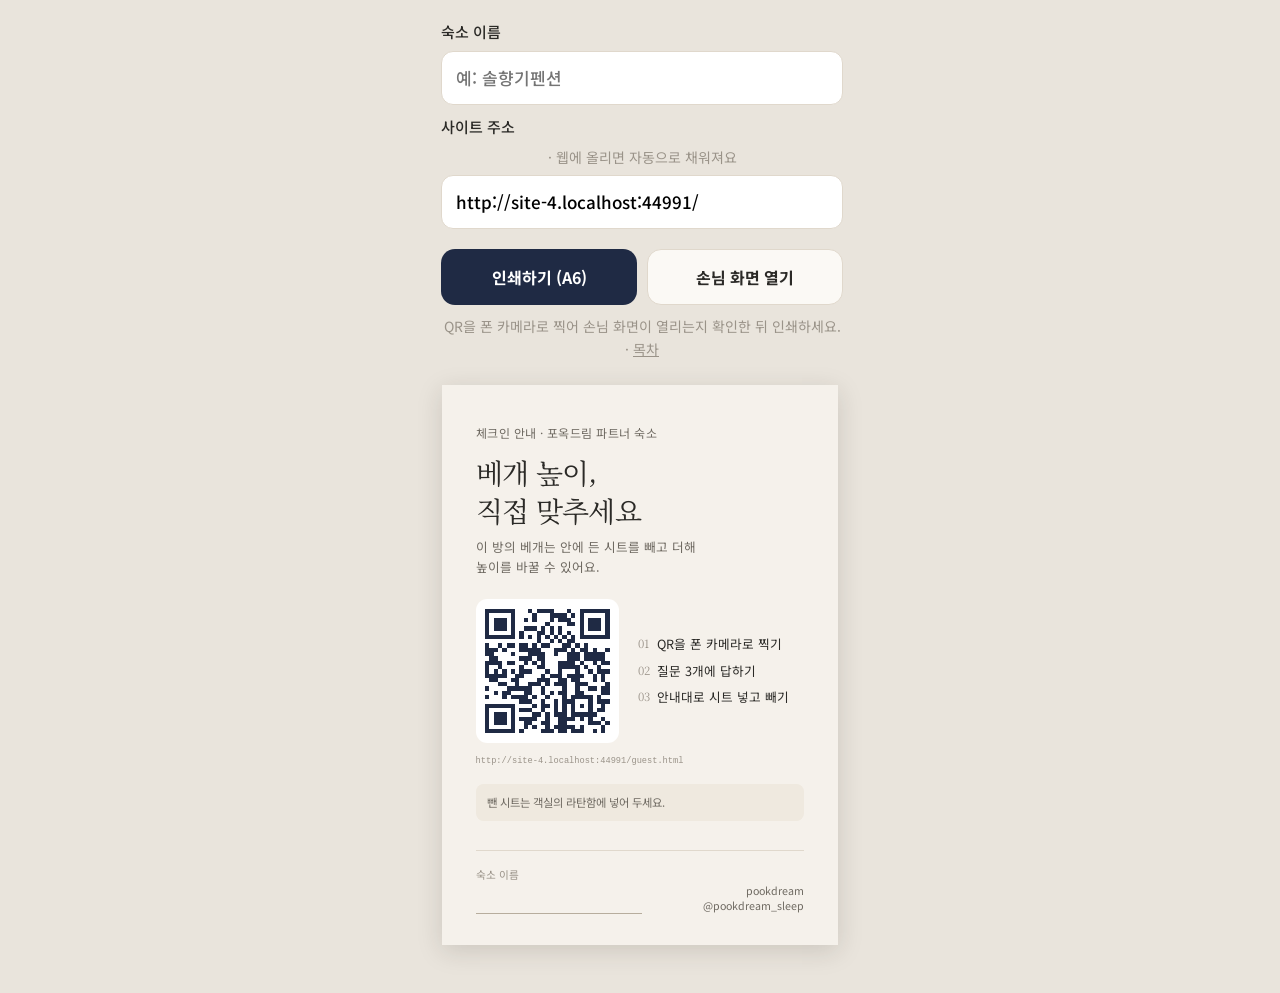
==== card.html @ d811942f "포옥스테이 프로토타입: 파트너 제안 / 투숙객 QR / A6 체크인 카드 Co-Authored-By: Claude Opus 5.5 <noreply@anthropic.com>" ====
<!doctype html>
<html lang="ko">
<head>
<meta charset="utf-8">
<meta name="viewport" content="width=device-width,initial-scale=1">
<title>체크인 QR 카드 (A6)</title>
<link rel="stylesheet" href="common.css">
<style>
  @page{size:105mm 148mm;margin:0}
  body{background:#e9e4dc;font-size:16px}
  .tools{max-width:430px;margin:0 auto;padding:20px 16px 8px;display:grid;gap:10px}
  .tools label{display:grid;gap:6px;font-size:15px;font-weight:500}
  .tools input{font:inherit;font-size:17px;min-height:54px;padding:10px 14px;border-radius:12px;border:1.5px solid var(--line);background:#fff}
  .tools .row{display:grid;grid-template-columns:1fr 1fr;gap:10px}
  .tools .btn{min-height:54px;font-size:16px}
  .tools .note{text-align:center}

  .sheet-wrap{display:flex;justify-content:center;padding:16px 16px 48px}
  /* A6 = 105 × 148mm */
  .card{width:105mm;height:148mm;background:var(--bg);color:var(--ink);padding:10mm 9mm 8mm;display:flex;flex-direction:column;box-shadow:0 6px 24px rgba(40,35,25,.15);position:relative;overflow:hidden}
  .card .eyebrow{font-size:9pt;letter-spacing:.04em}
  .card h1{font-family:var(--serif);font-weight:400;font-size:21pt;line-height:1.35;letter-spacing:-0.03em;margin:3mm 0 2mm}
  .card .sub{font-size:9.5pt;color:var(--sub);line-height:1.55}
  .qr-row{display:grid;grid-template-columns:38mm 1fr;gap:5mm;align-items:center;margin:6mm 0 5mm}
  .qr{width:38mm;height:38mm;border-radius:3mm;background:#fff;padding:2.5mm;display:flex;align-items:center;justify-content:center}
  .qr svg{width:100%;height:100%;display:block}
  .qr.empty{border:1.2px dashed #a99f8f;font-size:8pt;color:var(--faint);text-align:center}
  .steps{list-style:none;font-size:9.5pt;line-height:1.45;display:grid;gap:2.2mm}
  .steps li{display:grid;grid-template-columns:5mm 1fr}
  .steps span{font-family:var(--serif);color:var(--faint);font-size:8.5pt}
  .url{font-family:ui-monospace,Consolas,monospace;font-size:6.5pt;color:var(--faint);word-break:break-all;margin-top:-2mm}
  .stay-line{margin-top:auto;border-top:1px solid var(--line);padding-top:4mm;display:flex;align-items:flex-end;justify-content:space-between;gap:4mm}
  .stay-line .k{font-size:8pt;color:var(--faint)}
  .stay-line .v{font-family:var(--serif);font-size:14pt;border-bottom:1px solid #b7ad9d;min-width:44mm;padding-bottom:1mm;min-height:8mm}
  .stay-line .brand{font-size:8pt;color:var(--sub);text-align:right;line-height:1.4}
  .keep{font-size:8.5pt;color:var(--sub);background:#efe9df;border-radius:2mm;padding:2.5mm 3mm;margin-bottom:4mm}

  @media print{
    body{background:none}
    .tools{display:none}
    .sheet-wrap{padding:0}
    .card{box-shadow:none}
    *{-webkit-print-color-adjust:exact;print-color-adjust:exact}
  }
  @media screen and (max-width:440px){
    /* 폰 화면에서는 카드 비율 그대로 축소해 미리보기 */
    .sheet-wrap{padding:8px 0 40px}
    .card{zoom:0.86}
  }
</style>
</head>
<body>
<div class="tools">
  <label>숙소 이름<input id="stayInput" maxlength="20" placeholder="예: 솔향기펜션"></label>
  <label>사이트 주소 <span class="note" style="font-weight:400">· 웹에 올리면 자동으로 채워져요</span><input id="baseInput" inputmode="url" placeholder="https://pookstay.netlify.app/"></label>
  <p class="err" id="baseWarn" style="font-size:14px;color:#a1452f"></p>
  <div class="row">
    <button class="btn btn-navy" type="button" onclick="print()">인쇄하기 (A6)</button>
    <a class="btn btn-line" id="toGuest" href="guest.html">손님 화면 열기</a>
  </div>
  <p class="note">QR을 폰 카메라로 찍어 손님 화면이 열리는지 확인한 뒤 인쇄하세요. · <a href="index.html">목차</a></p>
</div>

<div class="sheet-wrap">
  <article class="card">
    <p class="eyebrow">체크인 안내 · 포옥드림 파트너 숙소</p>
    <h1>베개 높이,<br>직접 맞추세요</h1>
    <p class="sub">이 방의 베개는 안에 든 시트를 빼고 더해<br>높이를 바꿀 수 있어요.</p>

    <div class="qr-row">
      <div class="qr" id="qr" role="img" aria-label="손님 화면 QR 코드"></div>
      <ol class="steps">
        <li><span>01</span>QR을 폰 카메라로 찍기</li>
        <li><span>02</span>질문 3개에 답하기</li>
        <li><span>03</span>안내대로 시트 넣고 빼기</li>
      </ol>
    </div>
    <p class="url" id="url"></p>

    <p class="keep" style="margin-top:4mm">뺀 시트는 객실의 라탄함에 넣어 두세요.</p>

    <div class="stay-line">
      <div><p class="k">숙소 이름</p><p class="v" id="stayName"></p></div>
      <p class="brand">pookdream<br>@pookdream_sleep</p>
    </div>
  </article>
</div>

<script src="common.js"></script>
<script src="vendor/qrcode.min.js"></script>
<script>
  const input = document.getElementById('stayInput');
  const baseInput = document.getElementById('baseInput');

  // 기본 사이트 주소 = 지금 이 카드가 열린 폴더 (웹에 올리면 그 주소)
  const here = new URL('.', location.href).href;
  baseInput.value = new URLSearchParams(location.search).get('base') || here;

  // 텍스트 → QR SVG (오류 정정 M, 인쇄용 벡터)
  function qrSvg(text){
    const qr = qrcode(0, 'M');           // 0 = 길이에 맞춰 버전 자동 선택
    qr.addData(text);
    qr.make();
    const n = qr.getModuleCount();
    let d = '';
    for (let r = 0; r < n; r++) for (let c = 0; c < n; c++)
      if (qr.isDark(r, c)) d += `M${c} ${r}h1v1h-1z`;
    return `<svg xmlns="http://www.w3.org/2000/svg" viewBox="0 0 ${n} ${n}" shape-rendering="crispEdges"><path d="${d}" fill="#1f2a44"/></svg>`;
  }

  function guestUrl(stay){
    const raw = baseInput.value.trim();
    if (!/^https?:\/\/[^/]+/i.test(raw)) return null;
    let base;
    try { base = new URL(raw); } catch { return null; }
    // 폴더 주소로 맞춤: .../card.html → .../ , .../pookstay → .../pookstay/
    if (!base.pathname.endsWith('/'))
      base.pathname = /\.[a-z0-9]+$/i.test(base.pathname) ? base.pathname.replace(/[^/]*$/, '') : base.pathname + '/';
    base.search = ''; base.hash = '';
    return new URL(withStay('guest.html', stay), base).href;   // 한글은 %인코딩 → 어떤 QR 앱도 읽음
  }

  function render(){
    const stay = input.value.trim().slice(0,20);
    document.getElementById('stayName').textContent = stay;
    document.getElementById('toGuest').href = withStay('guest.html', stay);

    const url = guestUrl(stay), qrEl = document.getElementById('qr'), warn = document.getElementById('baseWarn');
    if (url){
      qrEl.classList.remove('empty');
      qrEl.innerHTML = qrSvg(url);
      document.getElementById('url').textContent = decodeURI(url);
      const host = new URL(url).hostname;
      warn.textContent = /^(localhost|127\.|192\.168\.|10\.)/.test(host)
        ? '지금은 이 컴퓨터 주소라 손님 폰에서는 열리지 않아요. 웹에 올린 뒤 그 주소로 인쇄하세요.' : '';
    } else {
      qrEl.classList.add('empty');
      qrEl.textContent = '사이트 주소를 넣으면 QR이 생겨요';
      document.getElementById('url').textContent = '';
      warn.textContent = '사이트 주소는 https:// 로 시작해야 해요.';
    }

    const u = new URL(location.href);
    stay ? u.searchParams.set('stay', stay) : u.searchParams.delete('stay');
    baseInput.value.trim() && baseInput.value.trim() !== here ? u.searchParams.set('base', baseInput.value.trim()) : u.searchParams.delete('base');
    history.replaceState(null, '', u);
  }
  input.value = getStay('');
  input.addEventListener('input', render);
  baseInput.addEventListener('input', render);
  render();
</script>
</body>
</html>
---- common.css ----
/* 포옥스테이 공통 스타일 — 데일리핏 상세페이지 톤 (베이지 · 네이비) */
@import url('https://fonts.googleapis.com/css2?family=Noto+Sans+KR:wght@400;500;700&family=Noto+Serif+KR:wght@400;600&display=swap');

:root{
  --bg:#f5f1eb;        /* 상세페이지 바탕 베이지 */
  --paper:#fbf9f5;
  --ink:#2b2a27;
  --sub:#6f6a62;
  --faint:#9a9389;
  --line:#e0d8cc;
  --navy:#1f2a44;
  --navy-2:#2e3c5c;
  --olive:#30322c;     /* 상세페이지 상단 어두운 톤 */
  --sand:#e8dccb;      /* 밑줄 하이라이트 */
  --sheet:#cddff0;     /* 시트 블루 */
  --sans:'Noto Sans KR','Pretendard','Apple SD Gothic Neo','Malgun Gothic',sans-serif;
  --serif:'Noto Serif KR','Nanum Myeongjo','AppleMyungjo',serif;
}
*{box-sizing:border-box;margin:0;padding:0}
html{-webkit-text-size-adjust:100%}
body{background:#e9e4dc;color:var(--ink);font-family:var(--sans);font-size:17px;line-height:1.65;word-break:keep-all;overflow-wrap:break-word}
.app{max-width:430px;margin:0 auto;background:var(--bg);min-height:100vh;position:relative;overflow-x:hidden}
img{display:block;max-width:100%}
a{color:inherit}

.serif{font-family:var(--serif);font-weight:400;letter-spacing:-0.02em}
.eyebrow{font-size:14px;color:var(--sub);letter-spacing:.02em}
.h1{font-family:var(--serif);font-size:30px;line-height:1.42;font-weight:400;letter-spacing:-0.03em}
.h2{font-size:25px;line-height:1.45;font-weight:700;letter-spacing:-0.03em}
.lead{font-size:18px;color:var(--sub)}
.mark{background:linear-gradient(transparent 62%,var(--sand) 62%);padding:0 2px}
.ga{display:inline-block;font-size:12px;color:var(--navy-2);background:#e6e9ef;border-radius:4px;padding:0 6px;margin-left:4px;vertical-align:2px;font-weight:500;letter-spacing:0}

/* 버튼 — 엄지로 누르기 쉽게 */
.btn{display:flex;align-items:center;justify-content:center;gap:8px;width:100%;min-height:60px;padding:14px 20px;border-radius:14px;border:0;font:inherit;font-size:18px;font-weight:700;cursor:pointer;text-decoration:none;transition:transform .08s ease,background .2s}
.btn:active{transform:scale(.98)}
.btn-navy{background:var(--navy);color:#fff}
.btn-navy:hover{background:var(--navy-2)}
.btn-line{background:var(--paper);color:var(--ink);border:1.5px solid var(--line)}
.btn-ghost{background:transparent;color:var(--sub);min-height:48px;font-weight:500;font-size:16px}

/* 사진 크롭 (common.js 가 data-crop 을 읽어 배치) */
.crop{position:relative;overflow:hidden;background:#ece6dc}
.crop>img{position:absolute;max-width:none}

hr.rule{border:0;border-top:1px solid var(--line)}
.note{font-size:14px;color:var(--faint)}
.tbd{color:#9a6b2f;font-size:.85em;font-weight:500;white-space:nowrap}
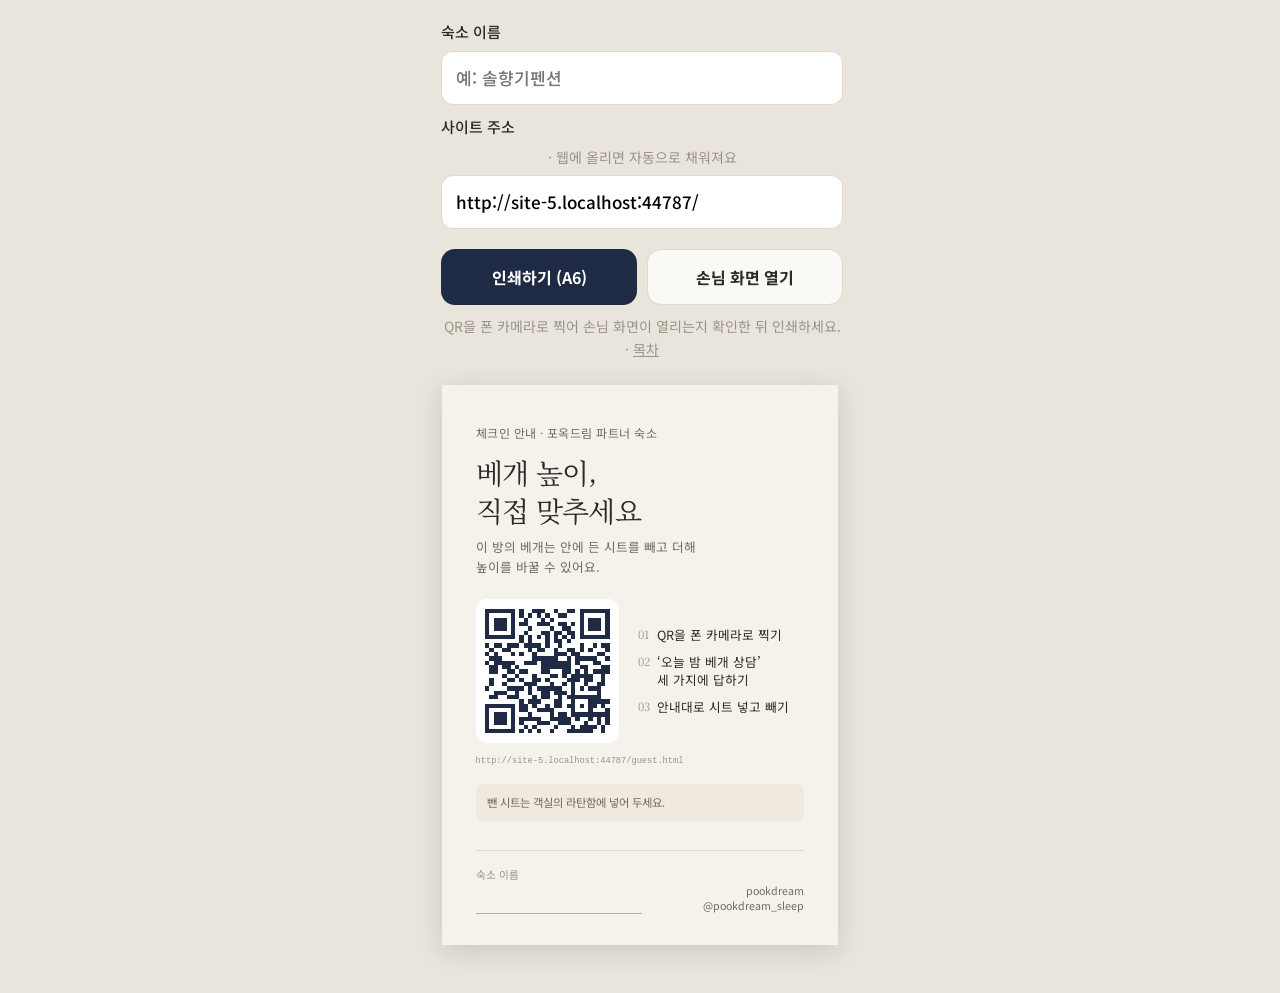
==== commit e00fe143: "인터뷰 반영: '오늘 밤 베개 상담', 서로 이기는 협업 구조 2가지, 목 쪽 안내 수정 - QR 질문을 설문이 아닌 상담 말투로 변경 (투숙객 화면·카드·제안 페이지) - 협업 " ====
--- a/card.html
+++ b/card.html
@@ -71,7 +71,7 @@
       <div class="qr" id="qr" role="img" aria-label="손님 화면 QR 코드"></div>
       <ol class="steps">
         <li><span>01</span>QR을 폰 카메라로 찍기</li>
-        <li><span>02</span>질문 3개에 답하기</li>
+        <li><span>02</span>‘오늘 밤 베개 상담’<br>세 가지에 답하기</li>
         <li><span>03</span>안내대로 시트 넣고 빼기</li>
       </ol>
     </div>
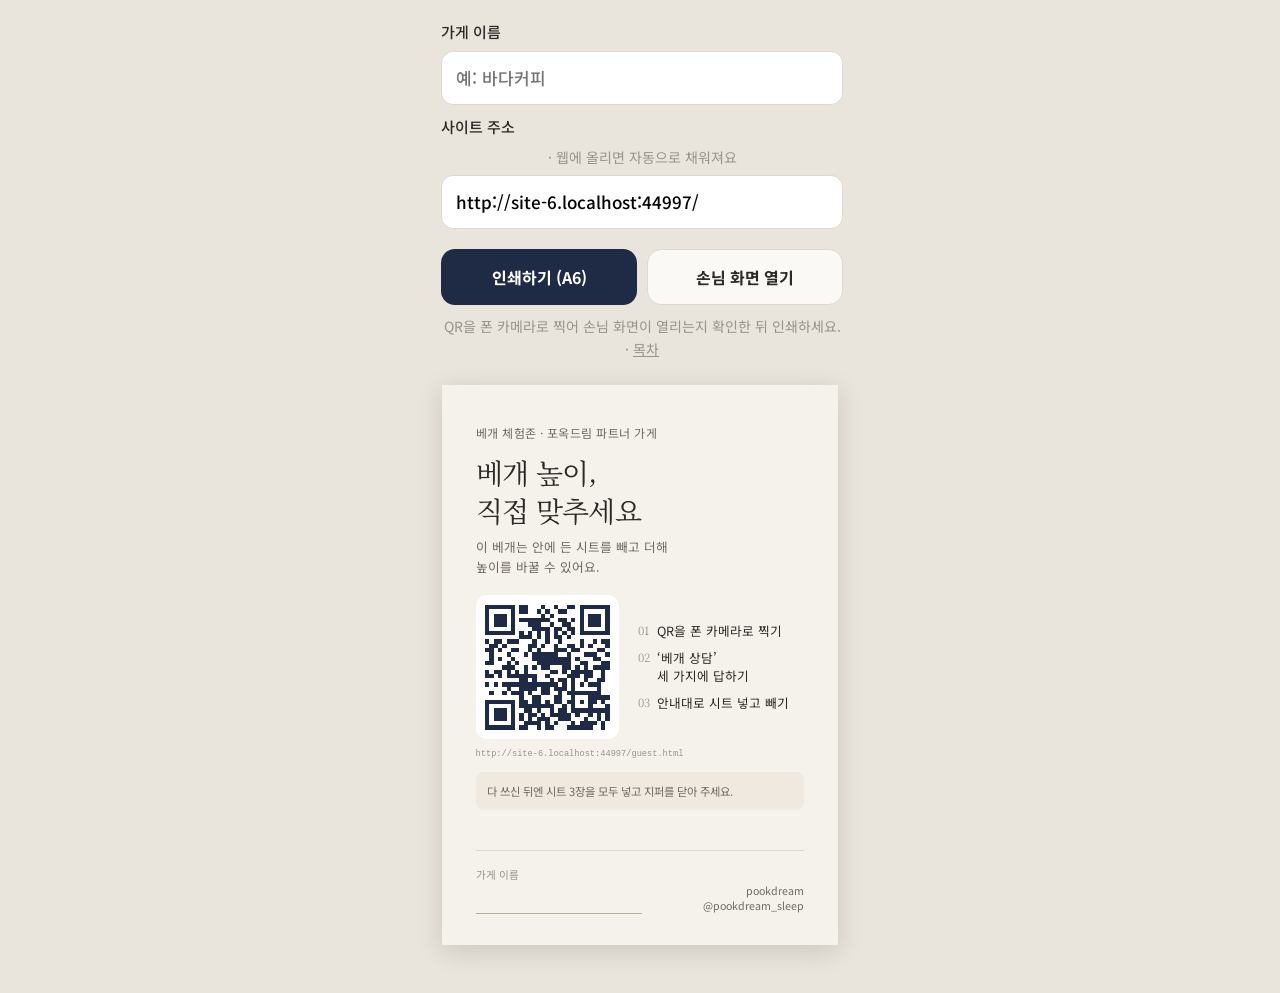
==== commit 66badb35: "손님 화면·QR 카드를 강릉 작은 가게용으로 맞춤 - '오늘 밤'·숙소·객실·라탄함 전제 문구 제거 → 베개 체험존 기준 - 뺀 시트는 베개 옆에 두고, 다 쓴 뒤 시트 3장을 다" ====
--- a/card.html
+++ b/card.html
@@ -3,7 +3,7 @@
 <head>
 <meta charset="utf-8">
 <meta name="viewport" content="width=device-width,initial-scale=1">
-<title>체크인 QR 카드 (A6)</title>
+<title>체험존 QR 카드 (A6)</title>
 <link rel="stylesheet" href="common.css">
 <style>
   @page{size:105mm 148mm;margin:0}
@@ -21,7 +21,7 @@
   .card .eyebrow{font-size:9pt;letter-spacing:.04em}
   .card h1{font-family:var(--serif);font-weight:400;font-size:21pt;line-height:1.35;letter-spacing:-0.03em;margin:3mm 0 2mm}
   .card .sub{font-size:9.5pt;color:var(--sub);line-height:1.55}
-  .qr-row{display:grid;grid-template-columns:38mm 1fr;gap:5mm;align-items:center;margin:6mm 0 5mm}
+  .qr-row{display:grid;grid-template-columns:38mm 1fr;gap:5mm;align-items:center;margin:5mm 0 4mm}
   .qr{width:38mm;height:38mm;border-radius:3mm;background:#fff;padding:2.5mm;display:flex;align-items:center;justify-content:center}
   .qr svg{width:100%;height:100%;display:block}
   .qr.empty{border:1.2px dashed #a99f8f;font-size:8pt;color:var(--faint);text-align:center}
@@ -51,7 +51,7 @@
 </head>
 <body>
 <div class="tools">
-  <label>숙소 이름<input id="stayInput" maxlength="20" placeholder="예: 솔향기펜션"></label>
+  <label>가게 이름<input id="stayInput" maxlength="20" placeholder="예: 바다커피"></label>
   <label>사이트 주소 <span class="note" style="font-weight:400">· 웹에 올리면 자동으로 채워져요</span><input id="baseInput" inputmode="url" placeholder="https://pookstay.netlify.app/"></label>
   <p class="err" id="baseWarn" style="font-size:14px;color:#a1452f"></p>
   <div class="row">
@@ -63,24 +63,24 @@
 
 <div class="sheet-wrap">
   <article class="card">
-    <p class="eyebrow">체크인 안내 · 포옥드림 파트너 숙소</p>
+    <p class="eyebrow">베개 체험존 · 포옥드림 파트너 가게</p>
     <h1>베개 높이,<br>직접 맞추세요</h1>
-    <p class="sub">이 방의 베개는 안에 든 시트를 빼고 더해<br>높이를 바꿀 수 있어요.</p>
+    <p class="sub">이 베개는 안에 든 시트를 빼고 더해<br>높이를 바꿀 수 있어요.</p>
 
     <div class="qr-row">
       <div class="qr" id="qr" role="img" aria-label="손님 화면 QR 코드"></div>
       <ol class="steps">
         <li><span>01</span>QR을 폰 카메라로 찍기</li>
-        <li><span>02</span>‘오늘 밤 베개 상담’<br>세 가지에 답하기</li>
+        <li><span>02</span>‘베개 상담’<br>세 가지에 답하기</li>
         <li><span>03</span>안내대로 시트 넣고 빼기</li>
       </ol>
     </div>
     <p class="url" id="url"></p>
 
-    <p class="keep" style="margin-top:4mm">뺀 시트는 객실의 라탄함에 넣어 두세요.</p>
+    <p class="keep" style="margin-top:3mm">다 쓰신 뒤엔 시트 3장을 모두 넣고 지퍼를 닫아 주세요.</p>
 
     <div class="stay-line">
-      <div><p class="k">숙소 이름</p><p class="v" id="stayName"></p></div>
+      <div><p class="k">가게 이름</p><p class="v" id="stayName"></p></div>
       <p class="brand">pookdream<br>@pookdream_sleep</p>
     </div>
   </article>
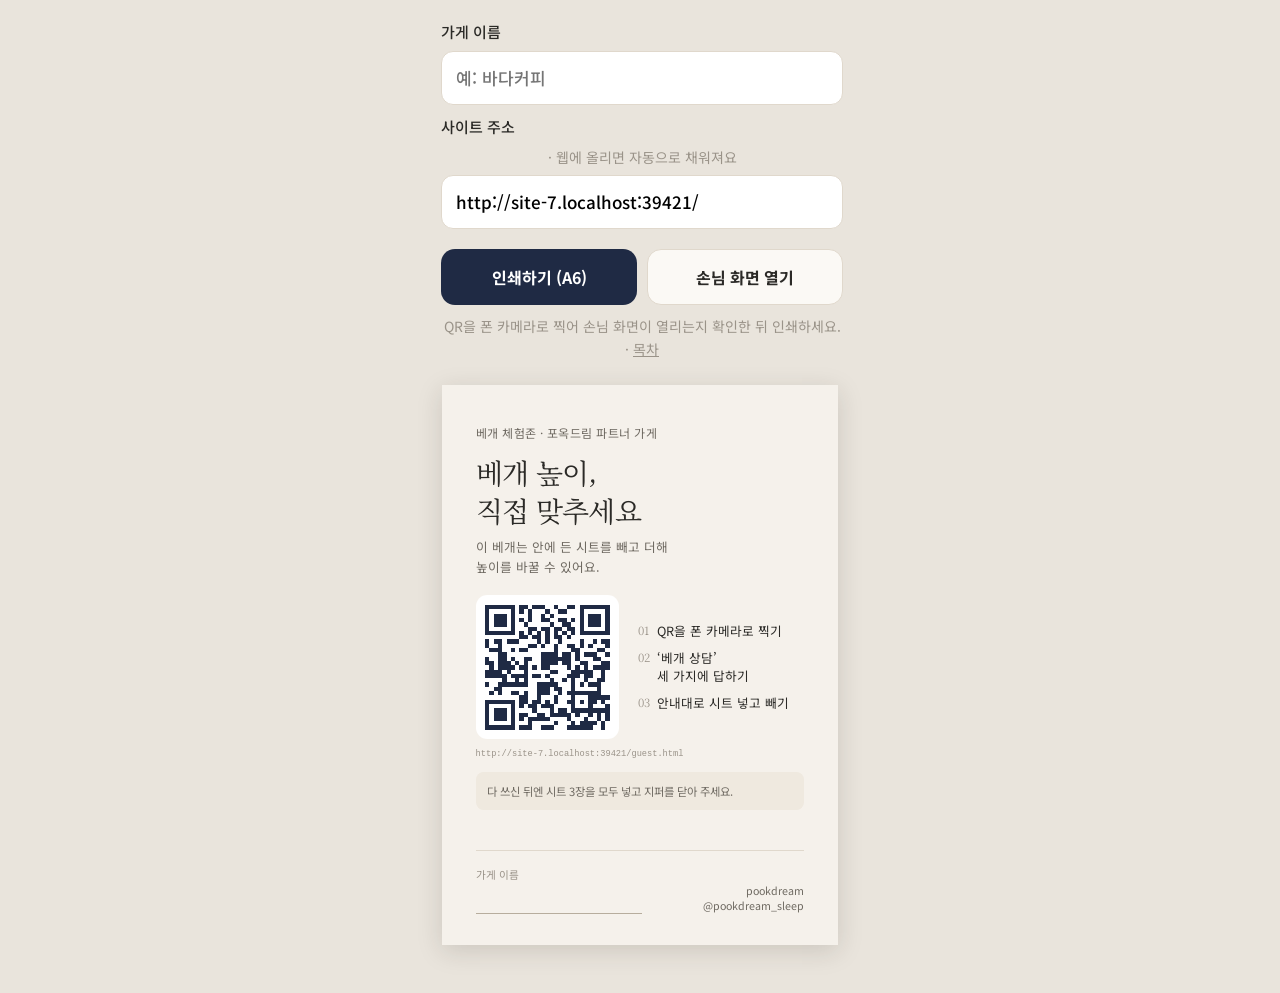
==== commit e0470ba5: "사진 크롭: iOS Safari에서 잘라 낸 윗부분 글자가 드러나는 문제 수정 - 크롭 위치를 틀 높이(%) 대신 이미지 자신의 크기 기준 translate로 이동   → 틀 높이" ====
--- a/card.html
+++ b/card.html
@@ -4,7 +4,7 @@
 <meta charset="utf-8">
 <meta name="viewport" content="width=device-width,initial-scale=1">
 <title>체험존 QR 카드 (A6)</title>
-<link rel="stylesheet" href="common.css">
+<link rel="stylesheet" href="common.css?v=2">
 <style>
   @page{size:105mm 148mm;margin:0}
   body{background:#e9e4dc;font-size:16px}
@@ -86,7 +86,7 @@
   </article>
 </div>
 
-<script src="common.js"></script>
+<script src="common.js?v=2"></script>
 <script src="vendor/qrcode.min.js"></script>
 <script>
   const input = document.getElementById('stayInput');
--- a/common.css
+++ b/common.css
@@ -40,7 +40,7 @@
 .btn-ghost{background:transparent;color:var(--sub);min-height:48px;font-weight:500;font-size:16px}
 
 /* 사진 크롭 (common.js 가 data-crop 을 읽어 배치) */
-.crop{position:relative;overflow:hidden;background:#ece6dc}
+.crop{position:relative;overflow:hidden;background:#ece6dc;flex-shrink:0}
 .crop>img{position:absolute;max-width:none}
 
 hr.rule{border:0;border-top:1px solid var(--line)}
